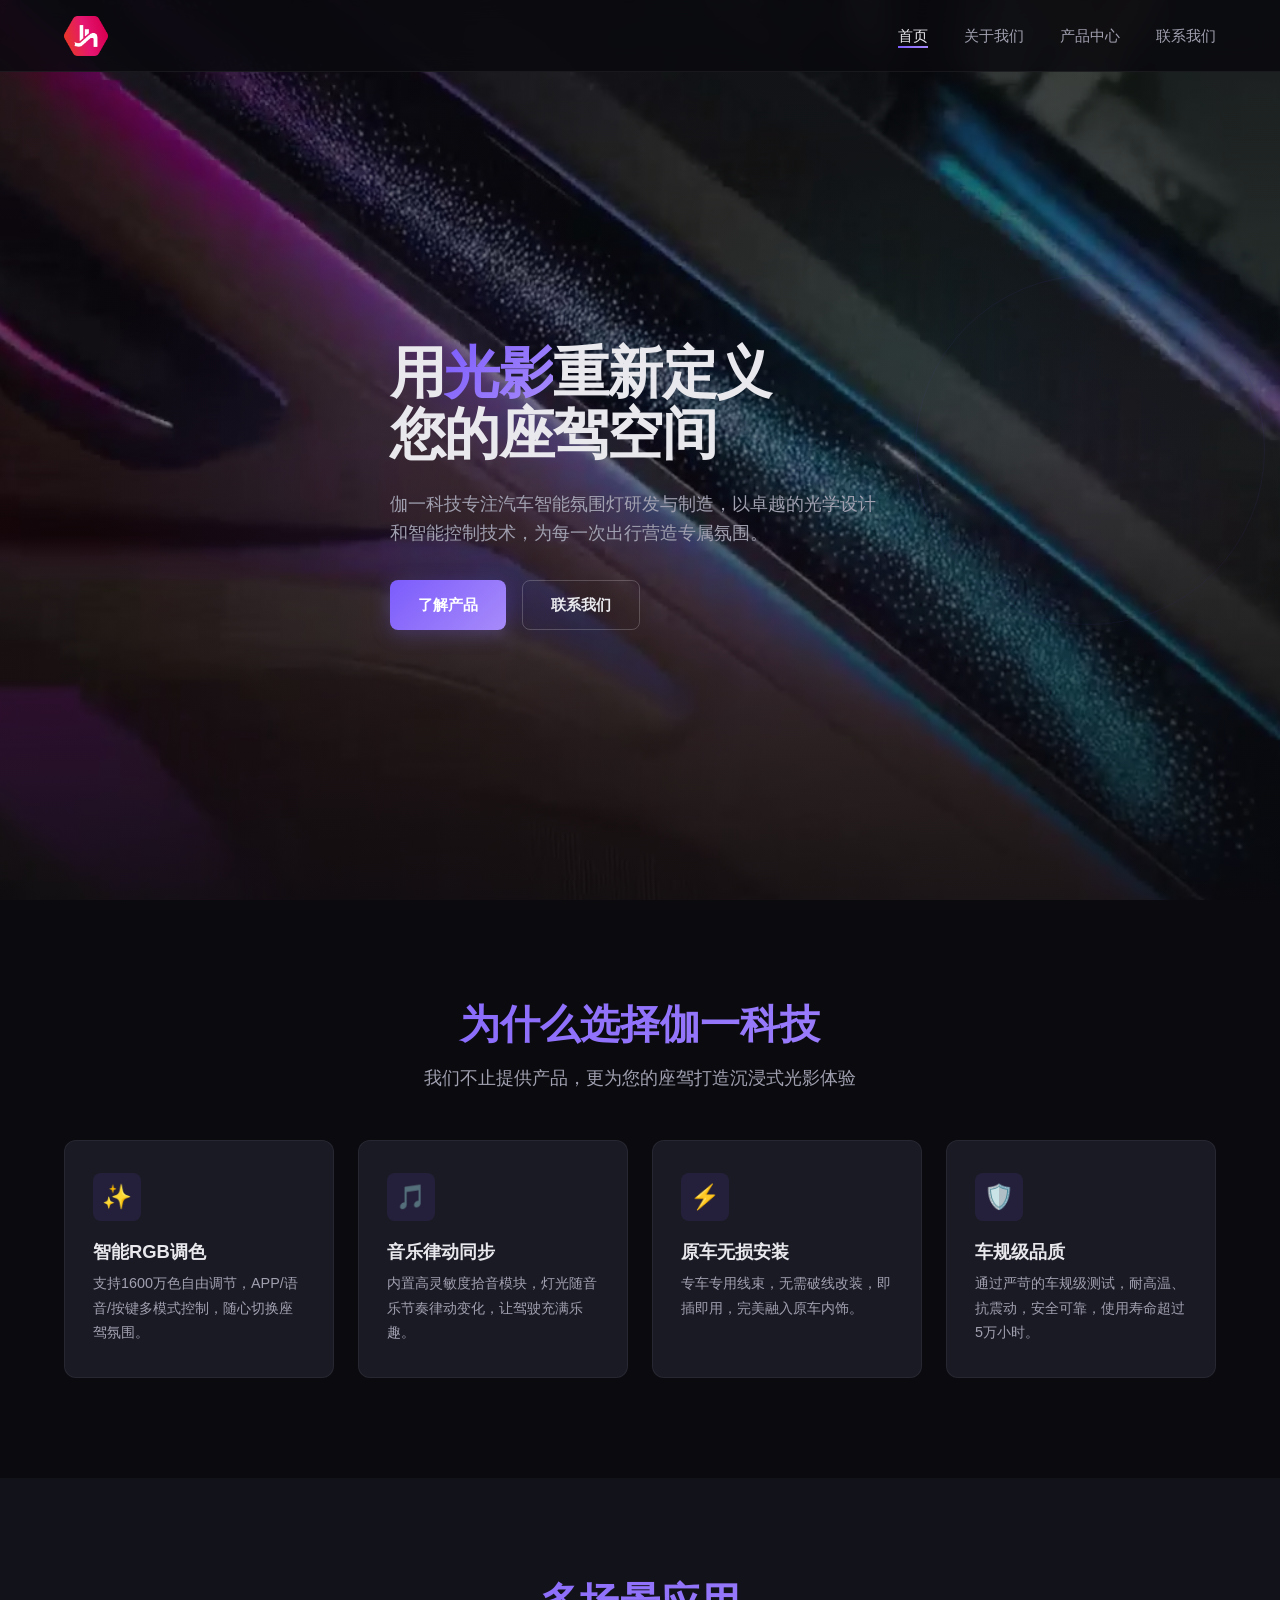
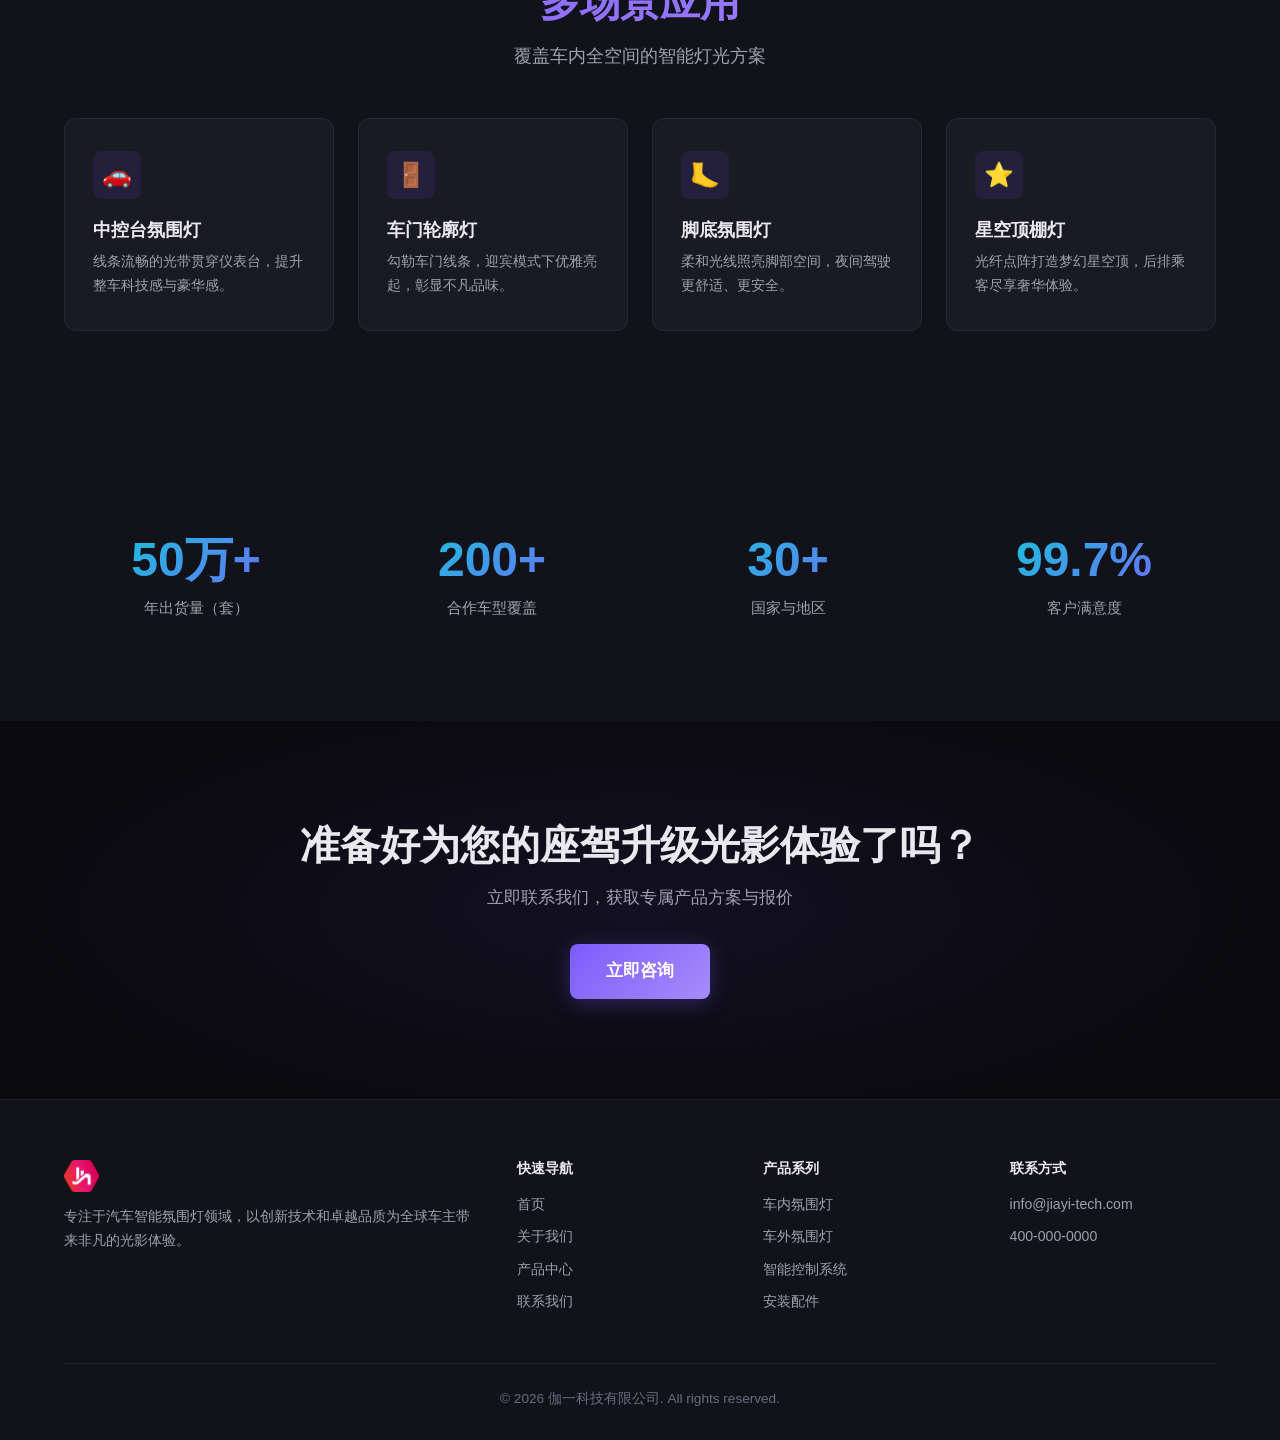
==== index.html @ 9d1a8ec0 "Initial commit: 伽一科技公司官网" ====
<!DOCTYPE html>
<html lang="zh-CN">
<head>
  <meta charset="UTF-8">
  <meta name="viewport" content="width=device-width, initial-scale=1.0">
  <title>伽一科技 — 汽车智能氛围灯</title>
  <meta name="description" content="伽一科技，专注于汽车智能氛围灯产品的研发与制造，为您的座驾带来极致光影体验。">
  <link rel="stylesheet" href="css/style.css">
</head>
<body>

  <!-- Header -->
  <header class="header">
    <div class="container">
      <a href="index.html" class="logo"><img src="images/jh-logo.png" alt="伽一科技" height="40"></a>
      <nav>
        <ul class="nav-links">
          <li><a href="index.html">首页</a></li>
          <li><a href="about.html">关于我们</a></li>
          <li><a href="products.html">产品中心</a></li>
          <li><a href="contact.html">联系我们</a></li>
        </ul>
      </nav>
      <button class="menu-toggle" aria-label="菜单">
        <span></span><span></span><span></span>
      </button>
    </div>
  </header>

  <!-- Hero Section -->
  <section class="hero">
    <!-- 视频背景：请替换为实际的汽车内饰氛围灯视频 -->
    <video class="hero-video" autoplay loop muted playsinline poster="images/hero-poster.jpg">
      <source src="images/hero-bg.mp4" type="video/mp4">
      <source src="images/hero-bg.webm" type="video/webm">
    </video>
    <div class="hero-overlay"></div>
    <div class="container">
      <div class="hero-content reveal">
        <h1>用<span class="highlight">光影</span>重新定义<br>您的座驾空间</h1>
        <p>伽一科技专注汽车智能氛围灯研发与制造，以卓越的光学设计和智能控制技术，为每一次出行营造专属氛围。</p>
        <div class="hero-actions">
          <a href="products.html" class="btn btn-primary">了解产品</a>
          <a href="contact.html" class="btn btn-outline">联系我们</a>
        </div>
      </div>
      <div class="hero-visual"></div>
    </div>
  </section>

  <!-- Features Section -->
  <section class="section">
    <div class="container">
      <h2 class="section-title reveal">为什么选择伽一科技</h2>
      <p class="section-subtitle reveal">我们不止提供产品，更为您的座驾打造沉浸式光影体验</p>
      <div class="features-grid">
        <div class="feature-card reveal">
          <div class="icon">✨</div>
          <h3>智能RGB调色</h3>
          <p>支持1600万色自由调节，APP/语音/按键多模式控制，随心切换座驾氛围。</p>
        </div>
        <div class="feature-card reveal">
          <div class="icon">🎵</div>
          <h3>音乐律动同步</h3>
          <p>内置高灵敏度拾音模块，灯光随音乐节奏律动变化，让驾驶充满乐趣。</p>
        </div>
        <div class="feature-card reveal">
          <div class="icon">⚡</div>
          <h3>原车无损安装</h3>
          <p>专车专用线束，无需破线改装，即插即用，完美融入原车内饰。</p>
        </div>
        <div class="feature-card reveal">
          <div class="icon">🛡️</div>
          <h3>车规级品质</h3>
          <p>通过严苛的车规级测试，耐高温、抗震动，安全可靠，使用寿命超过5万小时。</p>
        </div>
      </div>
    </div>
  </section>

  <!-- Application Scenes -->
  <section class="section" style="background: var(--color-bg-secondary);">
    <div class="container">
      <h2 class="section-title reveal">多场景应用</h2>
      <p class="section-subtitle reveal">覆盖车内全空间的智能灯光方案</p>
      <div class="features-grid">
        <div class="feature-card reveal">
          <div class="icon">🚗</div>
          <h3>中控台氛围灯</h3>
          <p>线条流畅的光带贯穿仪表台，提升整车科技感与豪华感。</p>
        </div>
        <div class="feature-card reveal">
          <div class="icon">🚪</div>
          <h3>车门轮廓灯</h3>
          <p>勾勒车门线条，迎宾模式下优雅亮起，彰显不凡品味。</p>
        </div>
        <div class="feature-card reveal">
          <div class="icon">🦶</div>
          <h3>脚底氛围灯</h3>
          <p>柔和光线照亮脚部空间，夜间驾驶更舒适、更安全。</p>
        </div>
        <div class="feature-card reveal">
          <div class="icon">⭐</div>
          <h3>星空顶棚灯</h3>
          <p>光纤点阵打造梦幻星空顶，后排乘客尽享奢华体验。</p>
        </div>
      </div>
    </div>
  </section>

  <!-- Stats Section -->
  <section class="section stats">
    <div class="container">
      <div class="stats-grid reveal">
        <div class="stat-item">
          <h3>50万+</h3>
          <p>年出货量（套）</p>
        </div>
        <div class="stat-item">
          <h3>200+</h3>
          <p>合作车型覆盖</p>
        </div>
        <div class="stat-item">
          <h3>30+</h3>
          <p>国家与地区</p>
        </div>
        <div class="stat-item">
          <h3>99.7%</h3>
          <p>客户满意度</p>
        </div>
      </div>
    </div>
  </section>

  <!-- CTA Section -->
  <section class="cta-section">
    <div class="container reveal">
      <h2>准备好为您的座驾升级光影体验了吗？</h2>
      <p>立即联系我们，获取专属产品方案与报价</p>
      <a href="contact.html" class="btn btn-primary" style="font-size: 1.05rem; padding: 14px 36px;">立即咨询</a>
    </div>
  </section>

  <!-- Footer -->
  <footer class="footer">
    <div class="container">
      <div class="footer-grid">
        <div class="footer-brand">
          <h3><img src="images/jh-logo.png" alt="伽一科技" height="32"></h3>
          <p>专注于汽车智能氛围灯领域，以创新技术和卓越品质为全球车主带来非凡的光影体验。</p>
        </div>
        <div class="footer-col">
          <h4>快速导航</h4>
          <a href="index.html">首页</a>
          <a href="about.html">关于我们</a>
          <a href="products.html">产品中心</a>
          <a href="contact.html">联系我们</a>
        </div>
        <div class="footer-col">
          <h4>产品系列</h4>
          <a href="products.html?filter=interior">车内氛围灯</a>
          <a href="products.html?filter=exterior">车外氛围灯</a>
          <a href="products.html?filter=smart">智能控制系统</a>
          <a href="products.html?filter=accessory">安装配件</a>
        </div>
        <div class="footer-col">
          <h4>联系方式</h4>
          <a href="mailto:info@jiayi-tech.com">info@jiayi-tech.com</a>
          <a href="tel:400-000-0000">400-000-0000</a>
        </div>
      </div>
      <div class="footer-bottom">
        <p>&copy; 2026 伽一科技有限公司. All rights reserved.</p>
      </div>
    </div>
  </footer>

  <script src="js/main.js"></script>
</body>
</html>
---- css/style.css ----
/* ===== CSS Custom Properties ===== */
:root {
  --color-bg: #0a0a0f;
  --color-bg-secondary: #12121a;
  --color-bg-card: #1a1a25;
  --color-bg-card-hover: #222230;
  --color-text: #e8e8ed;
  --color-text-secondary: #a0a0b0;
  --color-text-muted: #6b6b80;
  --color-primary: #7c5cfc;
  --color-primary-light: #a78bfa;
  --color-accent: #06d6d6;
  --color-accent-glow: rgba(6, 214, 214, 0.3);
  --color-border: rgba(255, 255, 255, 0.06);
  --color-gradient-1: linear-gradient(135deg, #7c5cfc, #a78bfa);
  --color-gradient-2: linear-gradient(135deg, #06d6d6, #7c5cfc);
  --color-gradient-3: linear-gradient(135deg, #1a1a25, #12121a);
  --font-sans: -apple-system, BlinkMacSystemFont, "Segoe UI", "PingFang SC", "Microsoft YaHei", sans-serif;
  --max-width: 1200px;
  --header-height: 72px;
  --radius: 12px;
  --radius-sm: 8px;
  --shadow-card: 0 1px 2px rgba(0,0,0,0.4), 0 4px 16px rgba(0,0,0,0.3);
  --shadow-glow: 0 0 40px rgba(124, 92, 252, 0.15), 0 0 80px rgba(124, 92, 252, 0.05);
  --transition: 0.3s cubic-bezier(0.4, 0, 0.2, 1);
}

/* ===== Reset ===== */
*, *::before, *::after { box-sizing: border-box; margin: 0; padding: 0; }

html { scroll-behavior: smooth; }

body {
  font-family: var(--font-sans);
  background: var(--color-bg);
  color: var(--color-text);
  line-height: 1.6;
  -webkit-font-smoothing: antialiased;
  overflow-x: hidden;
}

img { max-width: 100%; display: block; }
a { color: inherit; text-decoration: none; }
ul { list-style: none; }
button { cursor: pointer; font: inherit; border: none; background: none; color: inherit; }

/* ===== Typography ===== */
h1, h2, h3, h4 { line-height: 1.2; font-weight: 700; }

.section-title {
  font-size: 2.5rem;
  text-align: center;
  margin-bottom: 1rem;
  background: var(--color-gradient-1);
  -webkit-background-clip: text;
  -webkit-text-fill-color: transparent;
  background-clip: text;
}

.section-subtitle {
  text-align: center;
  color: var(--color-text-secondary);
  font-size: 1.1rem;
  margin-bottom: 3rem;
  max-width: 600px;
  margin-inline: auto;
}

/* ===== Container ===== */
.container {
  max-width: var(--max-width);
  margin: 0 auto;
  padding: 0 24px;
}

/* ===== Header / Navigation ===== */
.header {
  position: fixed;
  top: 0;
  left: 0;
  right: 0;
  z-index: 1000;
  height: var(--header-height);
  background: rgba(10, 10, 15, 0.85);
  backdrop-filter: blur(12px);
  -webkit-backdrop-filter: blur(12px);
  border-bottom: 1px solid var(--color-border);
  transition: background var(--transition);
}

.header .container {
  display: flex;
  align-items: center;
  justify-content: space-between;
  height: 100%;
}

.logo {
  display: flex;
  align-items: center;
}

.logo img {
  display: block;
  height: 40px;
  width: auto;
}

.nav-links {
  display: flex;
  gap: 36px;
}

.nav-links a {
  font-size: 0.95rem;
  color: var(--color-text-secondary);
  transition: color var(--transition);
  position: relative;
}

.nav-links a::after {
  content: '';
  position: absolute;
  bottom: -4px;
  left: 0;
  width: 0;
  height: 2px;
  background: var(--color-gradient-1);
  transition: width var(--transition);
}

.nav-links a:hover,
.nav-links a.active { color: var(--color-text); }

.nav-links a:hover::after,
.nav-links a.active::after { width: 100%; }

/* Mobile menu button */
.menu-toggle {
  display: none;
  flex-direction: column;
  gap: 5px;
  padding: 4px;
  cursor: pointer;
}

.menu-toggle span {
  display: block;
  width: 24px;
  height: 2px;
  background: var(--color-text);
  transition: var(--transition);
}

.menu-toggle.active span:nth-child(1) { transform: rotate(45deg) translate(5px, 5px); }
.menu-toggle.active span:nth-child(2) { opacity: 0; }
.menu-toggle.active span:nth-child(3) { transform: rotate(-45deg) translate(5px, -5px); }

/* ===== Buttons ===== */
.btn {
  display: inline-flex;
  align-items: center;
  justify-content: center;
  padding: 12px 28px;
  border-radius: var(--radius-sm);
  font-weight: 600;
  font-size: 0.95rem;
  transition: all var(--transition);
  gap: 8px;
}

.btn-primary {
  background: var(--color-gradient-1);
  color: #fff;
  box-shadow: 0 4px 20px rgba(124, 92, 252, 0.3);
}

.btn-primary:hover {
  transform: translateY(-2px);
  box-shadow: 0 6px 30px rgba(124, 92, 252, 0.45);
}

.btn-outline {
  border: 1px solid rgba(255,255,255,0.2);
  color: var(--color-text);
}

.btn-outline:hover {
  border-color: var(--color-primary);
  background: rgba(124, 92, 252, 0.1);
}

/* ===== Section Spacing ===== */
.section {
  padding: 100px 0;
}

/* ===== Hero ===== */
.hero {
  min-height: 100vh;
  display: flex;
  align-items: center;
  position: relative;
  overflow: hidden;
  padding-top: var(--header-height);
  background: url('../images/hero-poster.jpg') center/cover no-repeat;
}

/* Video background (optional, overlays the poster image) */
.hero-video {
  position: absolute;
  top: 0;
  left: 0;
  width: 100%;
  height: 100%;
  object-fit: cover;
  pointer-events: none;
  z-index: 0;
}

/* Ambient light animation overlay */
.hero::before {
  content: '';
  position: absolute;
  inset: 0;
  background:
    radial-gradient(ellipse 40% 50% at 30% 50%, rgba(124, 92, 252, 0.2), transparent 60%),
    radial-gradient(ellipse 30% 40% at 70% 40%, rgba(6, 214, 214, 0.12), transparent 60%),
    radial-gradient(ellipse 50% 40% at 60% 70%, rgba(168, 85, 247, 0.1), transparent 60%);
  pointer-events: none;
  z-index: 1;
  animation: ambientPulse 4s ease-in-out infinite alternate;
}

@keyframes ambientPulse {
  0% {
    opacity: 0.6;
    background:
      radial-gradient(ellipse 40% 50% at 30% 50%, rgba(124, 92, 252, 0.2), transparent 60%),
      radial-gradient(ellipse 30% 40% at 70% 40%, rgba(6, 214, 214, 0.12), transparent 60%),
      radial-gradient(ellipse 50% 40% at 60% 70%, rgba(168, 85, 247, 0.1), transparent 60%);
  }
  50% {
    opacity: 0.9;
    background:
      radial-gradient(ellipse 40% 50% at 35% 45%, rgba(6, 214, 214, 0.18), transparent 60%),
      radial-gradient(ellipse 30% 40% at 65% 45%, rgba(124, 92, 252, 0.22), transparent 60%),
      radial-gradient(ellipse 50% 40% at 55% 65%, rgba(168, 85, 247, 0.15), transparent 60%);
  }
  100% {
    opacity: 0.7;
    background:
      radial-gradient(ellipse 40% 50% at 25% 55%, rgba(168, 85, 247, 0.15), transparent 60%),
      radial-gradient(ellipse 30% 40% at 75% 35%, rgba(124, 92, 252, 0.18), transparent 60%),
      radial-gradient(ellipse 50% 40% at 65% 75%, rgba(6, 214, 214, 0.12), transparent 60%);
  }
}

/* Dark overlay for text readability */
.hero-overlay {
  position: absolute;
  inset: 0;
  background: linear-gradient(
    to bottom,
    rgba(10, 10, 15, 0.65) 0%,
    rgba(10, 10, 15, 0.5) 50%,
    rgba(10, 10, 15, 0.85) 100%
  );
  z-index: 1;
  pointer-events: none;
}

.hero-content {
  position: relative;
  z-index: 2;
  max-width: 700px;
}

.hero-content h1 {
  font-size: 3.5rem;
  font-weight: 800;
  letter-spacing: -0.03em;
  margin-bottom: 1.5rem;
  line-height: 1.1;
}

.hero-content h1 .highlight {
  background: var(--color-gradient-1);
  -webkit-background-clip: text;
  -webkit-text-fill-color: transparent;
  background-clip: text;
}

.hero-content p {
  font-size: 1.15rem;
  color: var(--color-text-secondary);
  margin-bottom: 2rem;
  max-width: 500px;
}

.hero-actions {
  display: flex;
  gap: 16px;
  flex-wrap: wrap;
}

.hero-visual {
  position: absolute;
  right: -60px;
  top: 50%;
  transform: translateY(-50%);
  width: 500px;
  height: 500px;
  border-radius: 50%;
  background: radial-gradient(circle, rgba(124, 92, 252, 0.08) 0%, transparent 70%);
  pointer-events: none;
}

.hero-visual::after {
  content: '';
  position: absolute;
  inset: 15%;
  border-radius: 50%;
  border: 1px solid rgba(124, 92, 252, 0.15);
  animation: spin 20s linear infinite;
}

@keyframes spin {
  to { transform: rotate(360deg); }
}

/* ===== Feature Cards ===== */
.features-grid {
  display: grid;
  grid-template-columns: repeat(auto-fit, minmax(260px, 1fr));
  gap: 24px;
}

.feature-card {
  background: var(--color-bg-card);
  border: 1px solid var(--color-border);
  border-radius: var(--radius);
  padding: 32px 28px;
  transition: all var(--transition);
  position: relative;
  overflow: hidden;
}

.feature-card::before {
  content: '';
  position: absolute;
  top: 0;
  left: 0;
  right: 0;
  height: 2px;
  background: var(--color-gradient-2);
  opacity: 0;
  transition: opacity var(--transition);
}

.feature-card:hover {
  background: var(--color-bg-card-hover);
  transform: translateY(-4px);
  box-shadow: var(--shadow-glow);
}

.feature-card:hover::before { opacity: 1; }

.feature-card .icon {
  width: 48px;
  height: 48px;
  border-radius: var(--radius-sm);
  background: rgba(124, 92, 252, 0.1);
  display: flex;
  align-items: center;
  justify-content: center;
  font-size: 1.5rem;
  margin-bottom: 20px;
}

.feature-card h3 {
  font-size: 1.15rem;
  margin-bottom: 8px;
}

.feature-card p {
  color: var(--color-text-secondary);
  font-size: 0.9rem;
  line-height: 1.7;
}

/* ===== Stats Section ===== */
.stats {
  background: var(--color-bg-secondary);
}

.stats-grid {
  display: grid;
  grid-template-columns: repeat(auto-fit, minmax(180px, 1fr));
  gap: 32px;
  text-align: center;
}

.stat-item h3 {
  font-size: 3rem;
  font-weight: 800;
  background: var(--color-gradient-2);
  -webkit-background-clip: text;
  -webkit-text-fill-color: transparent;
  background-clip: text;
}

.stat-item p {
  color: var(--color-text-secondary);
  margin-top: 8px;
  font-size: 0.95rem;
}

/* ===== CTA Section ===== */
.cta-section {
  text-align: center;
  padding: 100px 0;
  position: relative;
  overflow: hidden;
}

.cta-section::before {
  content: '';
  position: absolute;
  inset: 0;
  background: radial-gradient(ellipse 50% 60% at 50% 50%, rgba(124, 92, 252, 0.08), transparent);
  pointer-events: none;
}

.cta-section h2 {
  font-size: 2.5rem;
  margin-bottom: 1rem;
}

.cta-section p {
  color: var(--color-text-secondary);
  margin-bottom: 2rem;
  font-size: 1.05rem;
}

/* ===== About Page ===== */
.about-hero {
  padding-top: calc(var(--header-height) + 60px);
  padding-bottom: 60px;
  text-align: center;
}

.about-hero h1 {
  font-size: 3rem;
  margin-bottom: 1rem;
}

.about-hero p {
  color: var(--color-text-secondary);
  font-size: 1.1rem;
  max-width: 600px;
  margin: 0 auto;
}

.about-content {
  display: grid;
  grid-template-columns: 1fr 1fr;
  gap: 60px;
  align-items: center;
}

.about-image {
  aspect-ratio: 4/3;
  background: var(--color-bg-card);
  border-radius: var(--radius);
  border: 1px solid var(--color-border);
  position: relative;
  overflow: hidden;
}

.about-image img {
  width: 100%;
  height: 100%;
  object-fit: cover;
}

.about-image::before {
  content: '';
  position: absolute;
  inset: 0;
  background: radial-gradient(ellipse at 30% 50%, rgba(124, 92, 252, 0.08), transparent);
  z-index: 1;
  pointer-events: none;
}

.about-text h2 {
  font-size: 2rem;
  margin-bottom: 1.5rem;
}

.about-text p {
  color: var(--color-text-secondary);
  margin-bottom: 1rem;
  line-height: 1.8;
}

/* Timeline */
.timeline {
  position: relative;
  padding: 40px 0;
}

.timeline::before {
  content: '';
  position: absolute;
  left: 50%;
  top: 0;
  bottom: 0;
  width: 1px;
  background: var(--color-border);
  transform: translateX(-50%);
}

.timeline-item {
  display: grid;
  grid-template-columns: 1fr 1fr;
  gap: 40px;
  margin-bottom: 40px;
  position: relative;
}

.timeline-item:nth-child(even) { direction: rtl; }
.timeline-item:nth-child(even) .timeline-content { direction: ltr; }

.timeline-dot {
  position: absolute;
  left: 50%;
  top: 8px;
  width: 12px;
  height: 12px;
  border-radius: 50%;
  background: var(--color-primary);
  transform: translateX(-50%);
  box-shadow: 0 0 12px rgba(124, 92, 252, 0.5);
  z-index: 1;
}

.timeline-year {
  font-size: 1.5rem;
  font-weight: 800;
  color: var(--color-primary-light);
  text-align: right;
}

.timeline-item:nth-child(even) .timeline-year { text-align: left; }

.timeline-content {
  background: var(--color-bg-card);
  border: 1px solid var(--color-border);
  border-radius: var(--radius);
  padding: 20px 24px;
}

.timeline-content h3 {
  margin-bottom: 6px;
  font-size: 1.1rem;
}

.timeline-content p {
  color: var(--color-text-secondary);
  font-size: 0.9rem;
}

/* ===== Advantages Cards ===== */
.advantages-grid {
  display: grid;
  grid-template-columns: repeat(auto-fit, minmax(240px, 1fr));
  gap: 24px;
}

.advantage-card {
  text-align: center;
  padding: 40px 24px;
  background: var(--color-bg-card);
  border: 1px solid var(--color-border);
  border-radius: var(--radius);
  transition: all var(--transition);
}

.advantage-card:hover {
  transform: translateY(-4px);
  box-shadow: var(--shadow-glow);
}

.advantage-card .icon {
  font-size: 2.5rem;
  margin-bottom: 16px;
}

.advantage-card h3 {
  margin-bottom: 8px;
  font-size: 1.1rem;
}

.advantage-card p {
  color: var(--color-text-secondary);
  font-size: 0.9rem;
}

/* ===== Products Page ===== */
.products-hero {
  padding-top: calc(var(--header-height) + 60px);
  padding-bottom: 40px;
  text-align: center;
}

.products-hero h1 {
  font-size: 3rem;
  margin-bottom: 1rem;
}

.products-hero p {
  color: var(--color-text-secondary);
  font-size: 1.1rem;
  max-width: 600px;
  margin: 0 auto;
}

.filter-bar {
  display: flex;
  justify-content: center;
  gap: 12px;
  margin-bottom: 48px;
  flex-wrap: wrap;
}

.filter-btn {
  padding: 8px 22px;
  border-radius: 100px;
  border: 1px solid var(--color-border);
  color: var(--color-text-secondary);
  font-size: 0.9rem;
  transition: all var(--transition);
}

.filter-btn:hover,
.filter-btn.active {
  border-color: var(--color-primary);
  background: rgba(124, 92, 252, 0.15);
  color: var(--color-text);
}

.products-grid {
  display: grid;
  grid-template-columns: repeat(auto-fill, minmax(320px, 1fr));
  gap: 28px;
}

.product-card {
  background: var(--color-bg-card);
  border: 1px solid var(--color-border);
  border-radius: var(--radius);
  overflow: hidden;
  transition: all var(--transition);
  cursor: pointer;
}

.product-card:hover {
  transform: translateY(-4px);
  box-shadow: var(--shadow-glow);
}

.product-image {
  aspect-ratio: 16/10;
  background: var(--color-bg-secondary);
  position: relative;
  overflow: hidden;
}

.product-image img {
  width: 100%;
  height: 100%;
  object-fit: cover;
  transition: transform 0.5s ease;
}

.product-card:hover .product-image img {
  transform: scale(1.05);
}

.product-image::after {
  content: '';
  position: absolute;
  bottom: 0;
  left: 0;
  right: 0;
  height: 40%;
  background: linear-gradient(to top, var(--color-bg-card), transparent);
  z-index: 1;
  pointer-events: none;
}

.product-info {
  padding: 20px 24px;
}

.product-info .tag {
  display: inline-block;
  padding: 4px 12px;
  border-radius: 100px;
  font-size: 0.75rem;
  background: rgba(124, 92, 252, 0.15);
  color: var(--color-primary-light);
  margin-bottom: 10px;
}

.product-info h3 {
  font-size: 1.1rem;
  margin-bottom: 6px;
}

.product-info p {
  color: var(--color-text-secondary);
  font-size: 0.88rem;
  line-height: 1.6;
}

/* ===== Product Modal ===== */
.modal-overlay {
  position: fixed;
  inset: 0;
  background: rgba(0, 0, 0, 0.8);
  backdrop-filter: blur(4px);
  z-index: 2000;
  display: flex;
  align-items: center;
  justify-content: center;
  padding: 24px;
  opacity: 0;
  pointer-events: none;
  transition: opacity var(--transition);
}

.modal-overlay.active {
  opacity: 1;
  pointer-events: auto;
}

.modal {
  background: var(--color-bg-card);
  border: 1px solid var(--color-border);
  border-radius: var(--radius);
  max-width: 700px;
  width: 100%;
  max-height: 90vh;
  overflow-y: auto;
  padding: 40px;
  position: relative;
}

.modal-close {
  position: absolute;
  top: 16px;
  right: 16px;
  width: 36px;
  height: 36px;
  border-radius: 50%;
  background: rgba(255,255,255,0.06);
  display: flex;
  align-items: center;
  justify-content: center;
  font-size: 1.2rem;
  transition: background var(--transition);
}

.modal-close:hover { background: rgba(255,255,255,0.12); }

.modal-image {
  aspect-ratio: 16/9;
  background: var(--color-bg-secondary);
  border-radius: var(--radius-sm);
  margin-bottom: 24px;
  overflow: hidden;
}

.modal h2 {
  font-size: 1.6rem;
  margin-bottom: 4px;
}

.modal .tag {
  display: inline-block;
  padding: 4px 12px;
  border-radius: 100px;
  font-size: 0.8rem;
  background: rgba(124, 92, 252, 0.15);
  color: var(--color-primary-light);
  margin-bottom: 16px;
}

.modal p {
  color: var(--color-text-secondary);
  line-height: 1.8;
  margin-bottom: 16px;
}

.modal-specs {
  display: grid;
  grid-template-columns: 1fr 1fr;
  gap: 12px;
}

.modal-specs .spec {
  background: rgba(255,255,255,0.03);
  padding: 12px 16px;
  border-radius: var(--radius-sm);
}

.modal-specs .spec-label {
  font-size: 0.8rem;
  color: var(--color-text-muted);
}

.modal-specs .spec-value {
  font-weight: 600;
  font-size: 0.95rem;
}

/* ===== Contact Page ===== */
.contact-hero {
  padding-top: calc(var(--header-height) + 60px);
  padding-bottom: 40px;
  text-align: center;
}

.contact-hero h1 {
  font-size: 3rem;
  margin-bottom: 1rem;
}

.contact-hero p {
  color: var(--color-text-secondary);
  font-size: 1.1rem;
  max-width: 600px;
  margin: 0 auto;
}

.contact-grid {
  display: grid;
  grid-template-columns: 1fr 1fr;
  gap: 48px;
}

.contact-form {
  background: var(--color-bg-card);
  border: 1px solid var(--color-border);
  border-radius: var(--radius);
  padding: 40px;
}

.contact-form h2 {
  font-size: 1.5rem;
  margin-bottom: 24px;
}

.form-group {
  margin-bottom: 20px;
}

.form-group label {
  display: block;
  margin-bottom: 6px;
  font-size: 0.9rem;
  color: var(--color-text-secondary);
}

.form-group input,
.form-group textarea {
  width: 100%;
  padding: 12px 16px;
  background: var(--color-bg-secondary);
  border: 1px solid var(--color-border);
  border-radius: var(--radius-sm);
  color: var(--color-text);
  font: inherit;
  font-size: 0.95rem;
  transition: border-color var(--transition);
  resize: vertical;
}

.form-group input:focus,
.form-group textarea:focus {
  outline: none;
  border-color: var(--color-primary);
}

.form-group textarea { min-height: 140px; }

.contact-info-side {
  display: flex;
  flex-direction: column;
  gap: 24px;
}

.contact-info-card {
  background: var(--color-bg-card);
  border: 1px solid var(--color-border);
  border-radius: var(--radius);
  padding: 28px;
  transition: all var(--transition);
}

.contact-info-card:hover {
  box-shadow: var(--shadow-glow);
}

.contact-info-card .icon {
  font-size: 1.5rem;
  margin-bottom: 12px;
}

.contact-info-card h3 {
  font-size: 1.05rem;
  margin-bottom: 4px;
}

.contact-info-card p {
  color: var(--color-text-secondary);
  font-size: 0.9rem;
}

.map-placeholder {
  aspect-ratio: 16/9;
  background: var(--color-bg-card);
  border: 1px solid var(--color-border);
  border-radius: var(--radius);
  display: flex;
  align-items: center;
  justify-content: center;
  color: var(--color-text-muted);
}

/* ===== Footer ===== */
.footer {
  background: var(--color-bg-secondary);
  border-top: 1px solid var(--color-border);
  padding: 60px 0 30px;
}

.footer-grid {
  display: grid;
  grid-template-columns: 2fr 1fr 1fr 1fr;
  gap: 40px;
  margin-bottom: 40px;
}

.footer-brand h3 {
  margin-bottom: 12px;
}

.footer-brand h3 img {
  display: block;
  height: 32px;
  width: auto;
}

.footer-brand p {
  color: var(--color-text-secondary);
  font-size: 0.9rem;
  line-height: 1.7;
}

.footer-col h4 {
  font-size: 0.9rem;
  margin-bottom: 16px;
  color: var(--color-text);
}

.footer-col a {
  display: block;
  color: var(--color-text-secondary);
  font-size: 0.88rem;
  margin-bottom: 10px;
  transition: color var(--transition);
}

.footer-col a:hover { color: var(--color-primary-light); }

.footer-bottom {
  border-top: 1px solid var(--color-border);
  padding-top: 24px;
  text-align: center;
  color: var(--color-text-muted);
  font-size: 0.85rem;
}

/* ===== Scroll Reveal Animation ===== */
.reveal {
  opacity: 0;
  transform: translateY(30px);
  transition: opacity 0.6s ease, transform 0.6s ease;
}

.reveal.visible {
  opacity: 1;
  transform: translateY(0);
}

/* ===== Toast Message ===== */
.toast {
  position: fixed;
  bottom: 32px;
  right: 32px;
  background: var(--color-bg-card);
  border: 1px solid var(--color-border);
  border-radius: var(--radius-sm);
  padding: 16px 24px;
  z-index: 3000;
  box-shadow: 0 8px 32px rgba(0,0,0,0.5);
  transform: translateY(100px);
  opacity: 0;
  transition: all var(--transition);
}

.toast.show {
  transform: translateY(0);
  opacity: 1;
}

.toast.success { border-color: var(--color-accent); }
.toast.error { border-color: #ef4444; }

/* ===== Responsive ===== */
@media (max-width: 1024px) {
  .hero-content h1 { font-size: 2.8rem; }
  .hero-visual { width: 350px; height: 350px; right: -40px; }
  .about-content { grid-template-columns: 1fr; gap: 40px; }
  .footer-grid { grid-template-columns: 1fr 1fr; }
  .contact-grid { grid-template-columns: 1fr; }
}

@media (max-width: 768px) {
  :root { --header-height: 64px; }

  .menu-toggle { display: flex; }

  .nav-links {
    position: fixed;
    top: var(--header-height);
    left: 0;
    right: 0;
    background: rgba(10, 10, 15, 0.95);
    backdrop-filter: blur(12px);
    flex-direction: column;
    padding: 24px;
    gap: 20px;
    border-bottom: 1px solid var(--color-border);
    transform: translateY(-100%);
    opacity: 0;
    pointer-events: none;
    transition: all var(--transition);
  }

  .nav-links.active {
    transform: translateY(0);
    opacity: 1;
    pointer-events: auto;
  }

  .hero-content h1 { font-size: 2.2rem; }
  .hero-visual { display: none; }

  .section-title { font-size: 1.8rem; }
  .section { padding: 60px 0; }

  .timeline::before { left: 20px; }
  .timeline-item { grid-template-columns: 1fr; gap: 16px; direction: ltr !important; }
  .timeline-item:nth-child(even) .timeline-content { direction: ltr; }
  .timeline-dot { left: 20px; }
  .timeline-year { text-align: left !important; padding-left: 48px; }

  .about-hero h1,
  .products-hero h1,
  .contact-hero h1 { font-size: 2rem; }

  .products-grid { grid-template-columns: 1fr; }

  .modal { padding: 24px; }
  .modal-specs { grid-template-columns: 1fr; }

  .footer-grid { grid-template-columns: 1fr; gap: 32px; }
}

@media (max-width: 480px) {
  .hero-content h1 { font-size: 1.8rem; }
  .hero-actions { flex-direction: column; }
  .hero-actions .btn { width: 100%; }
  .section-title { font-size: 1.5rem; }
  .contact-form { padding: 24px; }
  .stats-grid { grid-template-columns: 1fr 1fr; }
  .stat-item h3 { font-size: 2.2rem; }
}
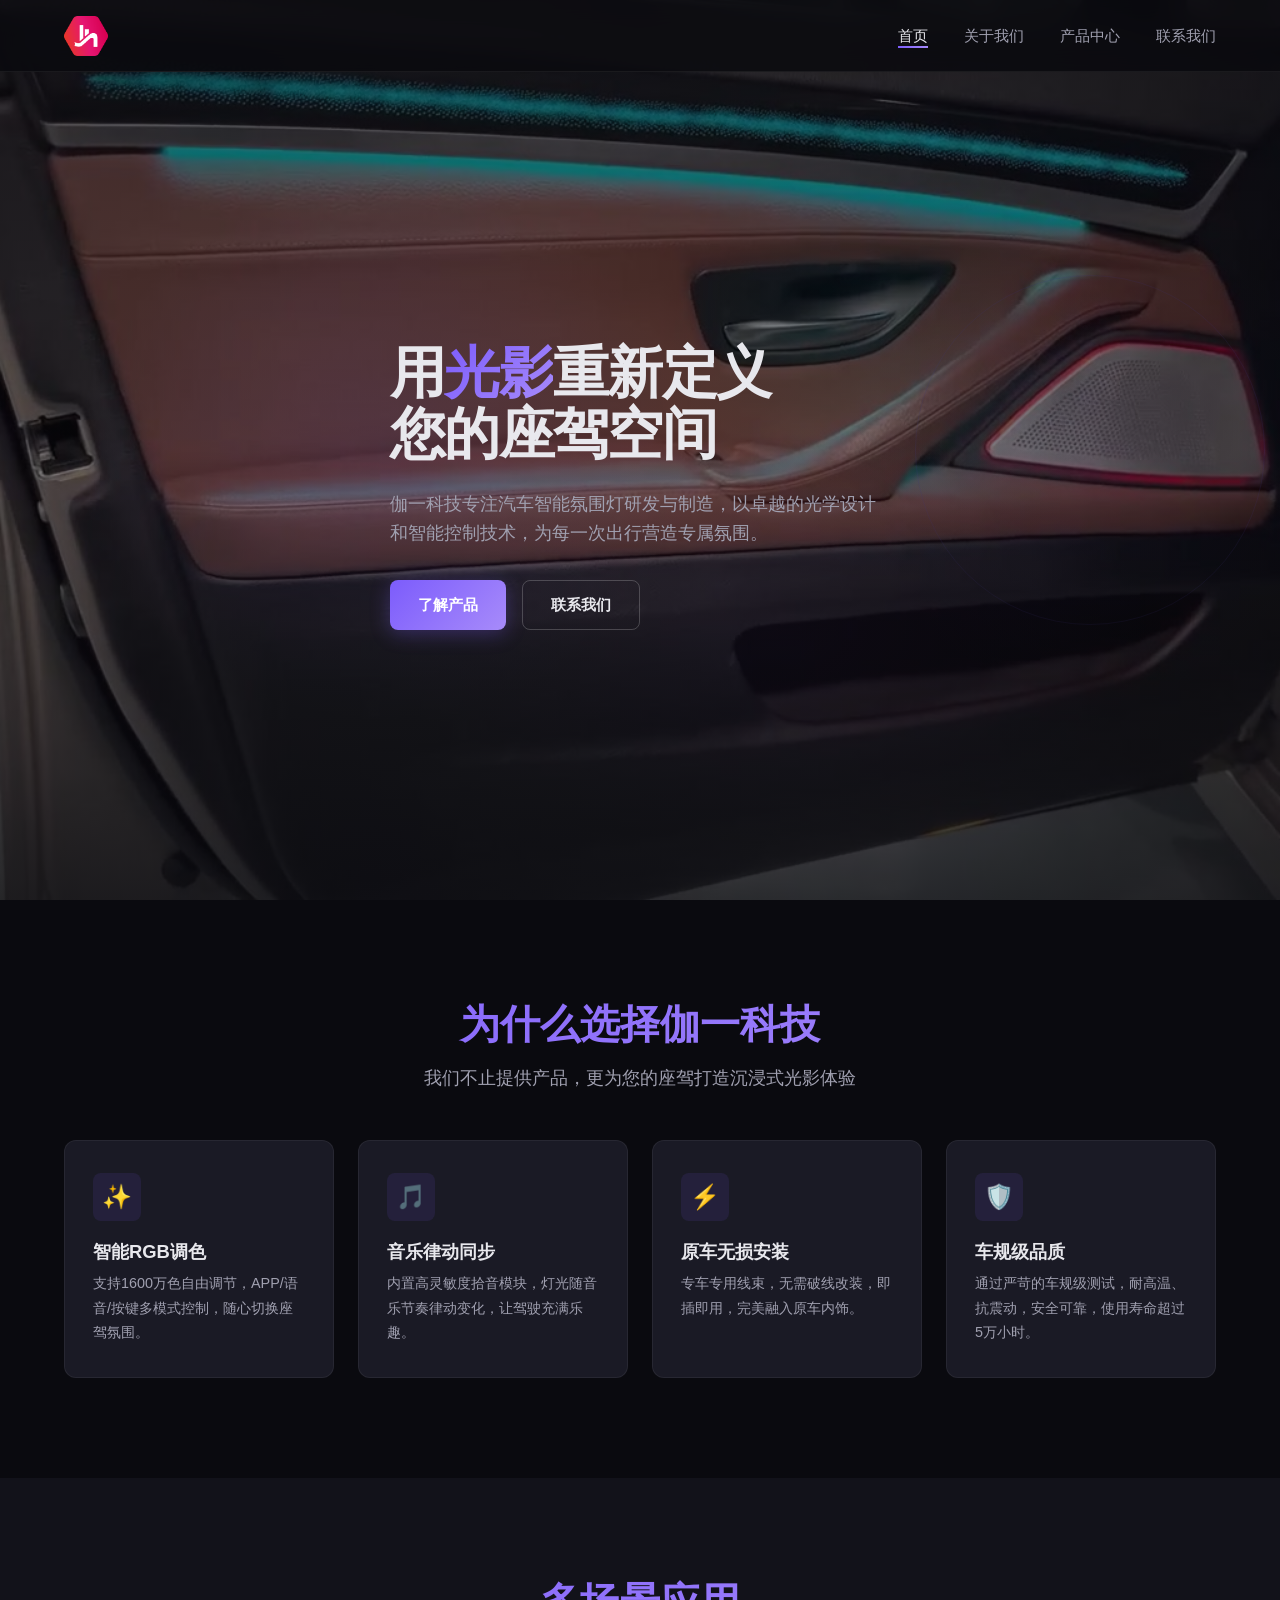
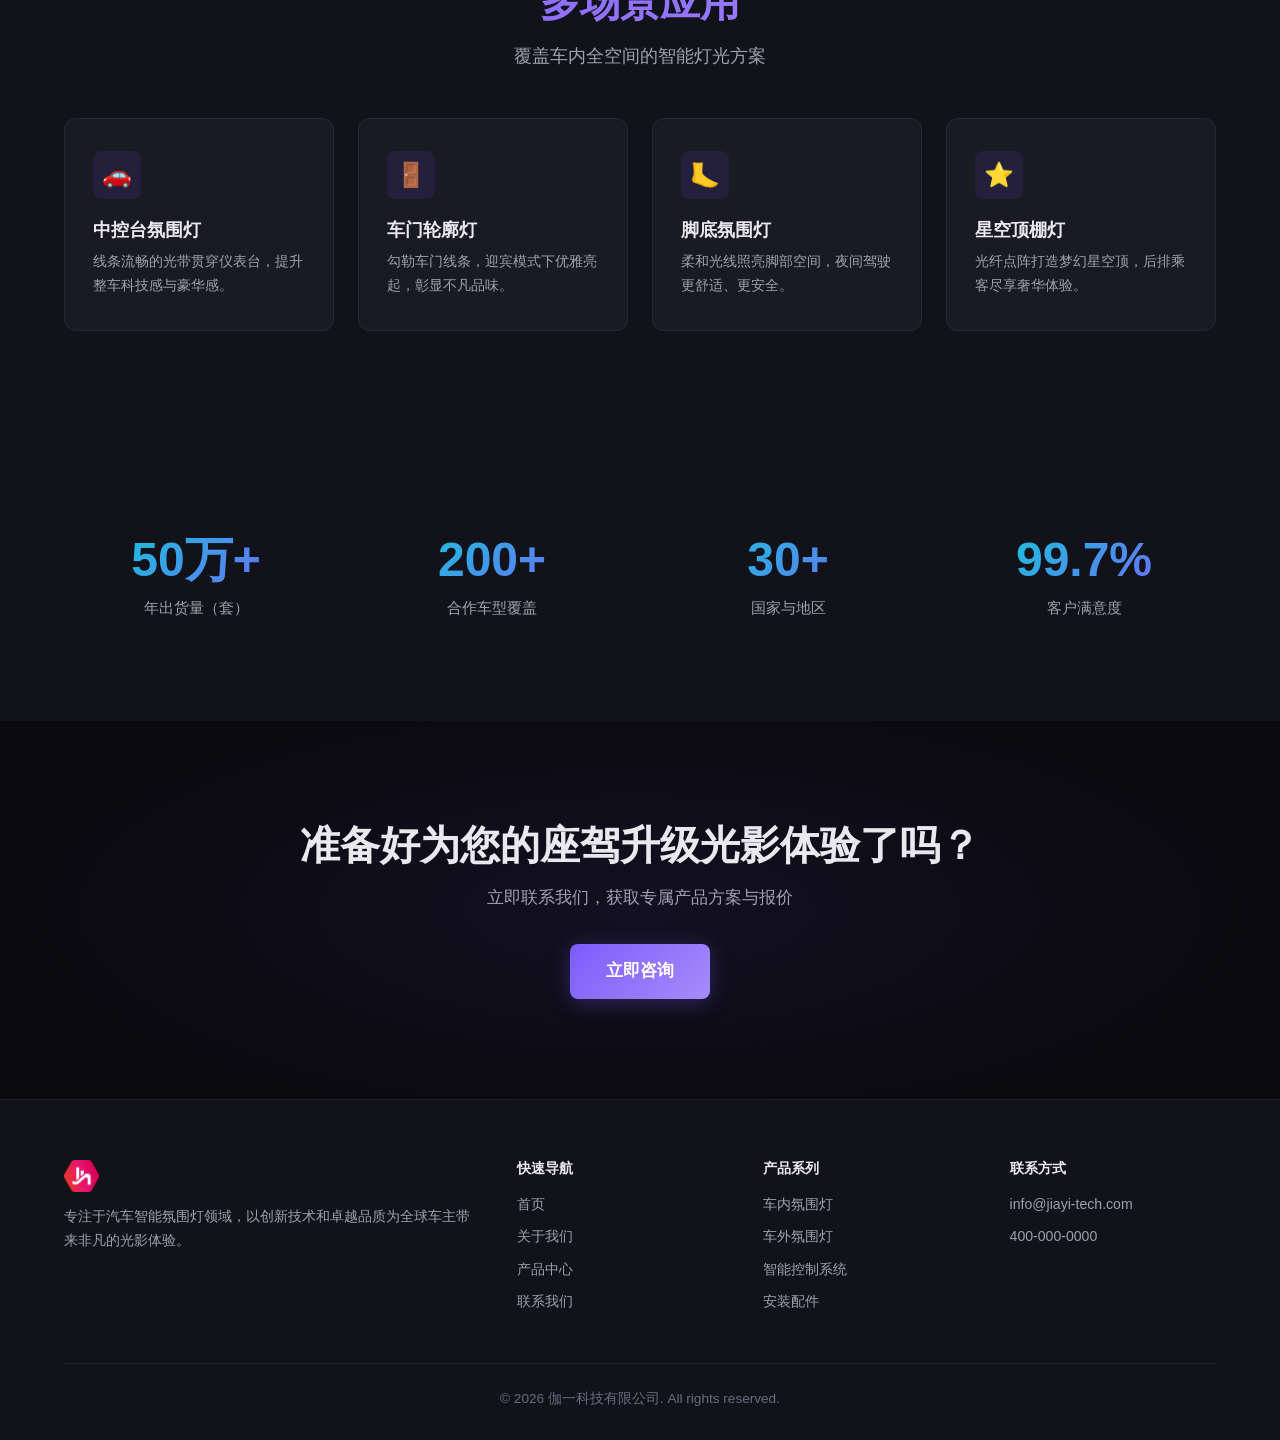
==== commit 6d6bd513: "Add clean hero video with ping-pong loop" ====
--- a/index.html
+++ b/index.html
@@ -29,10 +29,8 @@
 
   <!-- Hero Section -->
   <section class="hero">
-    <!-- 视频背景：请替换为实际的汽车内饰氛围灯视频 -->
     <video class="hero-video" autoplay loop muted playsinline poster="images/hero-poster.jpg">
       <source src="images/hero-bg.mp4" type="video/mp4">
-      <source src="images/hero-bg.webm" type="video/webm">
     </video>
     <div class="hero-overlay"></div>
     <div class="container">
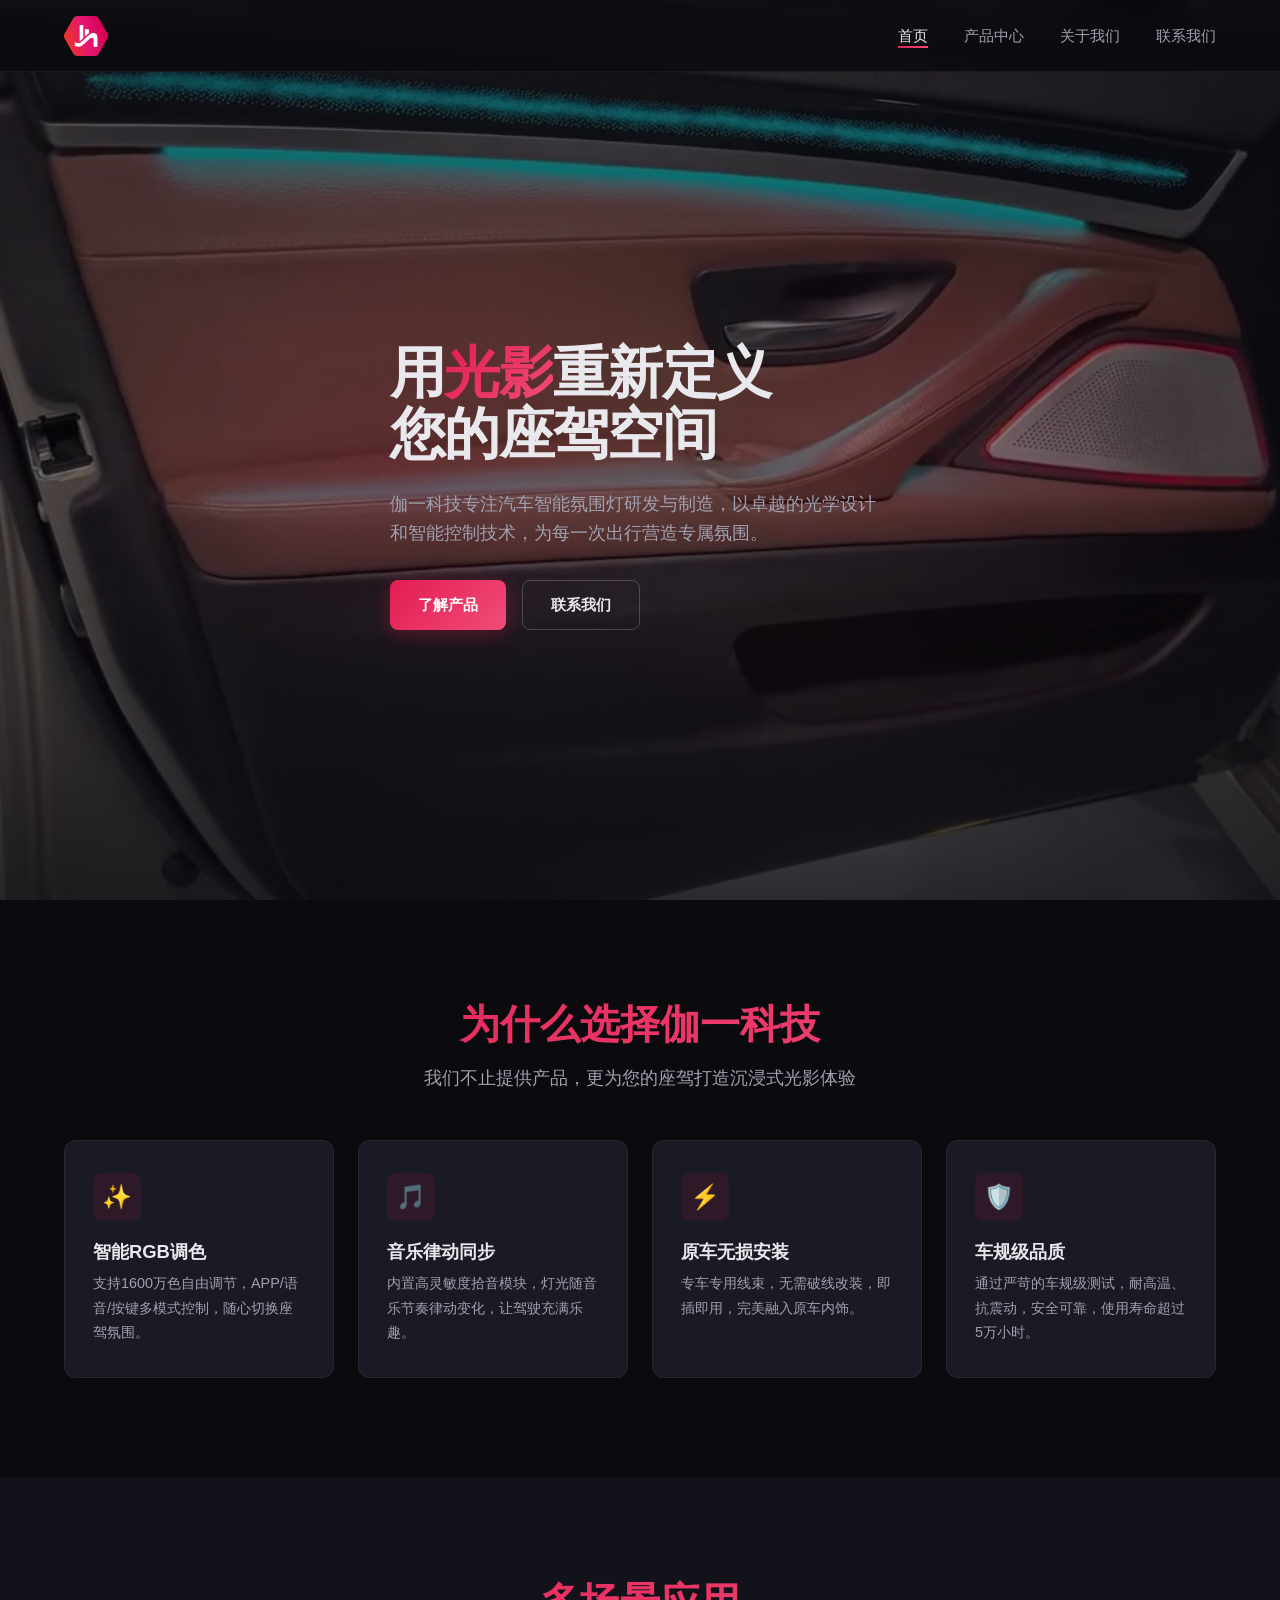
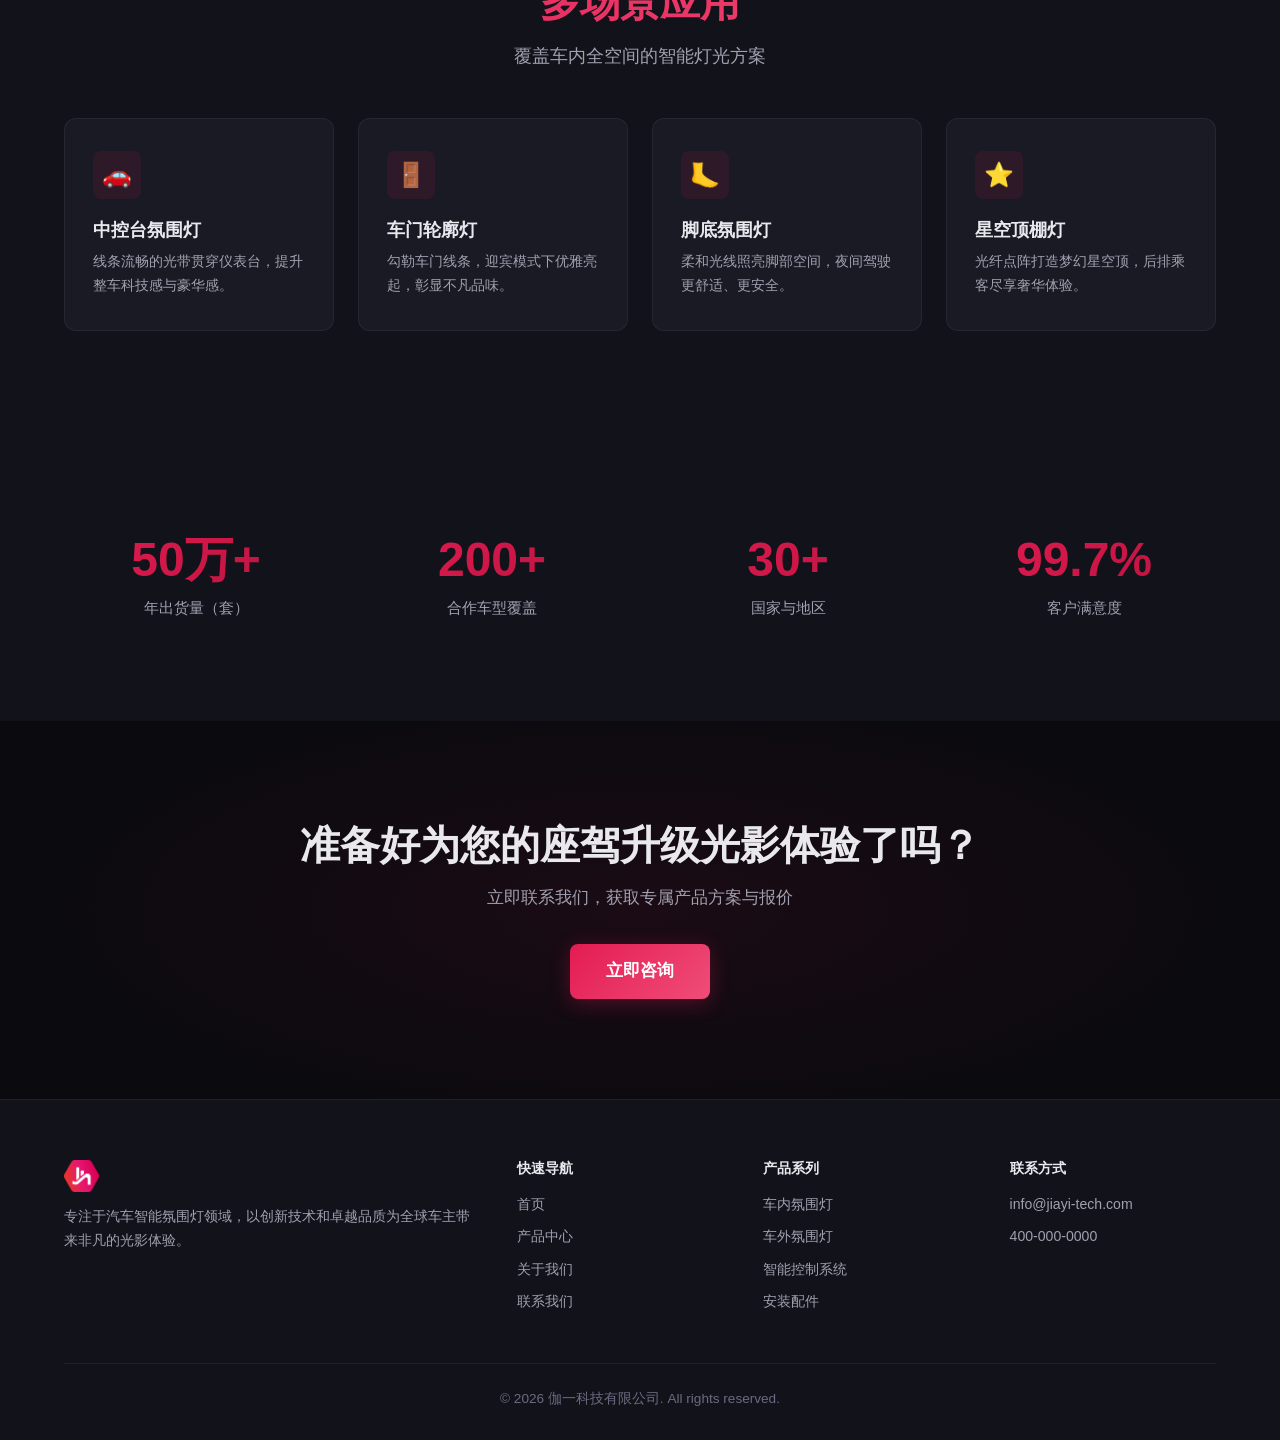
==== commit fd3c2cd2: "Unify VIS with logo red #E31C52, reorder nav" ====
--- a/index.html
+++ b/index.html
@@ -16,8 +16,8 @@
       <nav>
         <ul class="nav-links">
           <li><a href="index.html">首页</a></li>
+          <li><a href="products.html">产品中心</a></li>
           <li><a href="about.html">关于我们</a></li>
-          <li><a href="products.html">产品中心</a></li>
           <li><a href="contact.html">联系我们</a></li>
         </ul>
       </nav>
@@ -150,8 +150,8 @@
         <div class="footer-col">
           <h4>快速导航</h4>
           <a href="index.html">首页</a>
+          <a href="products.html">产品中心</a>
           <a href="about.html">关于我们</a>
-          <a href="products.html">产品中心</a>
           <a href="contact.html">联系我们</a>
         </div>
         <div class="footer-col">
--- a/css/style.css
+++ b/css/style.css
@@ -7,13 +7,13 @@
   --color-text: #e8e8ed;
   --color-text-secondary: #a0a0b0;
   --color-text-muted: #6b6b80;
-  --color-primary: #7c5cfc;
-  --color-primary-light: #a78bfa;
-  --color-accent: #06d6d6;
-  --color-accent-glow: rgba(6, 214, 214, 0.3);
+  --color-primary: #e31c52;
+  --color-primary-light: #f04d78;
+  --color-primary-dark: #b8123e;
+  --color-primary-glow: rgba(227, 28, 82, 0.3);
   --color-border: rgba(255, 255, 255, 0.06);
-  --color-gradient-1: linear-gradient(135deg, #7c5cfc, #a78bfa);
-  --color-gradient-2: linear-gradient(135deg, #06d6d6, #7c5cfc);
+  --color-gradient-1: linear-gradient(135deg, #e31c52, #f04d78);
+  --color-gradient-2: linear-gradient(135deg, #e31c52, #b8123e);
   --color-gradient-3: linear-gradient(135deg, #1a1a25, #12121a);
   --font-sans: -apple-system, BlinkMacSystemFont, "Segoe UI", "PingFang SC", "Microsoft YaHei", sans-serif;
   --max-width: 1200px;
@@ -21,7 +21,7 @@
   --radius: 12px;
   --radius-sm: 8px;
   --shadow-card: 0 1px 2px rgba(0,0,0,0.4), 0 4px 16px rgba(0,0,0,0.3);
-  --shadow-glow: 0 0 40px rgba(124, 92, 252, 0.15), 0 0 80px rgba(124, 92, 252, 0.05);
+  --shadow-glow: 0 0 40px rgba(227, 28, 82, 0.15), 0 0 80px rgba(227, 28, 82, 0.05);
   --transition: 0.3s cubic-bezier(0.4, 0, 0.2, 1);
 }
 
@@ -172,12 +172,12 @@
 .btn-primary {
   background: var(--color-gradient-1);
   color: #fff;
-  box-shadow: 0 4px 20px rgba(124, 92, 252, 0.3);
+  box-shadow: 0 4px 20px rgba(227, 28, 82, 0.3);
 }
 
 .btn-primary:hover {
   transform: translateY(-2px);
-  box-shadow: 0 6px 30px rgba(124, 92, 252, 0.45);
+  box-shadow: 0 6px 30px rgba(227, 28, 82, 0.45);
 }
 
 .btn-outline {
@@ -187,7 +187,7 @@
 
 .btn-outline:hover {
   border-color: var(--color-primary);
-  background: rgba(124, 92, 252, 0.1);
+  background: rgba(227, 28, 82, 0.1);
 }
 
 /* ===== Section Spacing ===== */
@@ -224,9 +224,9 @@
   position: absolute;
   inset: 0;
   background:
-    radial-gradient(ellipse 40% 50% at 30% 50%, rgba(124, 92, 252, 0.2), transparent 60%),
-    radial-gradient(ellipse 30% 40% at 70% 40%, rgba(6, 214, 214, 0.12), transparent 60%),
-    radial-gradient(ellipse 50% 40% at 60% 70%, rgba(168, 85, 247, 0.1), transparent 60%);
+    radial-gradient(ellipse 40% 50% at 30% 50%, rgba(227, 28, 82, 0.2), transparent 60%),
+    radial-gradient(ellipse 30% 40% at 70% 40%, rgba(227, 28, 82, 0.12), transparent 60%),
+    radial-gradient(ellipse 50% 40% at 60% 70%, rgba(240, 77, 120, 0.1), transparent 60%);
   pointer-events: none;
   z-index: 1;
   animation: ambientPulse 4s ease-in-out infinite alternate;
@@ -236,23 +236,23 @@
   0% {
     opacity: 0.6;
     background:
-      radial-gradient(ellipse 40% 50% at 30% 50%, rgba(124, 92, 252, 0.2), transparent 60%),
-      radial-gradient(ellipse 30% 40% at 70% 40%, rgba(6, 214, 214, 0.12), transparent 60%),
-      radial-gradient(ellipse 50% 40% at 60% 70%, rgba(168, 85, 247, 0.1), transparent 60%);
+      radial-gradient(ellipse 40% 50% at 30% 50%, rgba(227, 28, 82, 0.2), transparent 60%),
+      radial-gradient(ellipse 30% 40% at 70% 40%, rgba(227, 28, 82, 0.12), transparent 60%),
+      radial-gradient(ellipse 50% 40% at 60% 70%, rgba(240, 77, 120, 0.1), transparent 60%);
   }
   50% {
     opacity: 0.9;
     background:
-      radial-gradient(ellipse 40% 50% at 35% 45%, rgba(6, 214, 214, 0.18), transparent 60%),
-      radial-gradient(ellipse 30% 40% at 65% 45%, rgba(124, 92, 252, 0.22), transparent 60%),
-      radial-gradient(ellipse 50% 40% at 55% 65%, rgba(168, 85, 247, 0.15), transparent 60%);
+      radial-gradient(ellipse 40% 50% at 35% 45%, rgba(227, 28, 82, 0.18), transparent 60%),
+      radial-gradient(ellipse 30% 40% at 65% 45%, rgba(227, 28, 82, 0.22), transparent 60%),
+      radial-gradient(ellipse 50% 40% at 55% 65%, rgba(240, 77, 120, 0.15), transparent 60%);
   }
   100% {
     opacity: 0.7;
     background:
-      radial-gradient(ellipse 40% 50% at 25% 55%, rgba(168, 85, 247, 0.15), transparent 60%),
-      radial-gradient(ellipse 30% 40% at 75% 35%, rgba(124, 92, 252, 0.18), transparent 60%),
-      radial-gradient(ellipse 50% 40% at 65% 75%, rgba(6, 214, 214, 0.12), transparent 60%);
+      radial-gradient(ellipse 40% 50% at 25% 55%, rgba(240, 77, 120, 0.15), transparent 60%),
+      radial-gradient(ellipse 30% 40% at 75% 35%, rgba(227, 28, 82, 0.18), transparent 60%),
+      radial-gradient(ellipse 50% 40% at 65% 75%, rgba(227, 28, 82, 0.12), transparent 60%);
   }
 }
 
@@ -312,7 +312,7 @@
   width: 500px;
   height: 500px;
   border-radius: 50%;
-  background: radial-gradient(circle, rgba(124, 92, 252, 0.08) 0%, transparent 70%);
+  background: radial-gradient(circle, rgba(227, 28, 82, 0.08) 0%, transparent 70%);
   pointer-events: none;
 }
 
@@ -321,7 +321,7 @@
   position: absolute;
   inset: 15%;
   border-radius: 50%;
-  border: 1px solid rgba(124, 92, 252, 0.15);
+  border: 1px solid rgba(227, 28, 82, 0.15);
   animation: spin 20s linear infinite;
 }
 
@@ -370,7 +370,7 @@
   width: 48px;
   height: 48px;
   border-radius: var(--radius-sm);
-  background: rgba(124, 92, 252, 0.1);
+  background: rgba(227, 28, 82, 0.1);
   display: flex;
   align-items: center;
   justify-content: center;
@@ -428,7 +428,7 @@
   content: '';
   position: absolute;
   inset: 0;
-  background: radial-gradient(ellipse 50% 60% at 50% 50%, rgba(124, 92, 252, 0.08), transparent);
+  background: radial-gradient(ellipse 50% 60% at 50% 50%, rgba(227, 28, 82, 0.08), transparent);
   pointer-events: none;
 }
 
@@ -488,7 +488,7 @@
   content: '';
   position: absolute;
   inset: 0;
-  background: radial-gradient(ellipse at 30% 50%, rgba(124, 92, 252, 0.08), transparent);
+  background: radial-gradient(ellipse at 30% 50%, rgba(227, 28, 82, 0.08), transparent);
   z-index: 1;
   pointer-events: none;
 }
@@ -541,7 +541,7 @@
   border-radius: 50%;
   background: var(--color-primary);
   transform: translateX(-50%);
-  box-shadow: 0 0 12px rgba(124, 92, 252, 0.5);
+  box-shadow: 0 0 12px rgba(227, 28, 82, 0.5);
   z-index: 1;
 }
 
@@ -646,7 +646,7 @@
 .filter-btn:hover,
 .filter-btn.active {
   border-color: var(--color-primary);
-  background: rgba(124, 92, 252, 0.15);
+  background: rgba(227, 28, 82, 0.15);
   color: var(--color-text);
 }
 
@@ -709,7 +709,7 @@
   padding: 4px 12px;
   border-radius: 100px;
   font-size: 0.75rem;
-  background: rgba(124, 92, 252, 0.15);
+  background: rgba(227, 28, 82, 0.15);
   color: var(--color-primary-light);
   margin-bottom: 10px;
 }
@@ -793,7 +793,7 @@
   padding: 4px 12px;
   border-radius: 100px;
   font-size: 0.8rem;
-  background: rgba(124, 92, 252, 0.15);
+  background: rgba(227, 28, 82, 0.15);
   color: var(--color-primary-light);
   margin-bottom: 16px;
 }
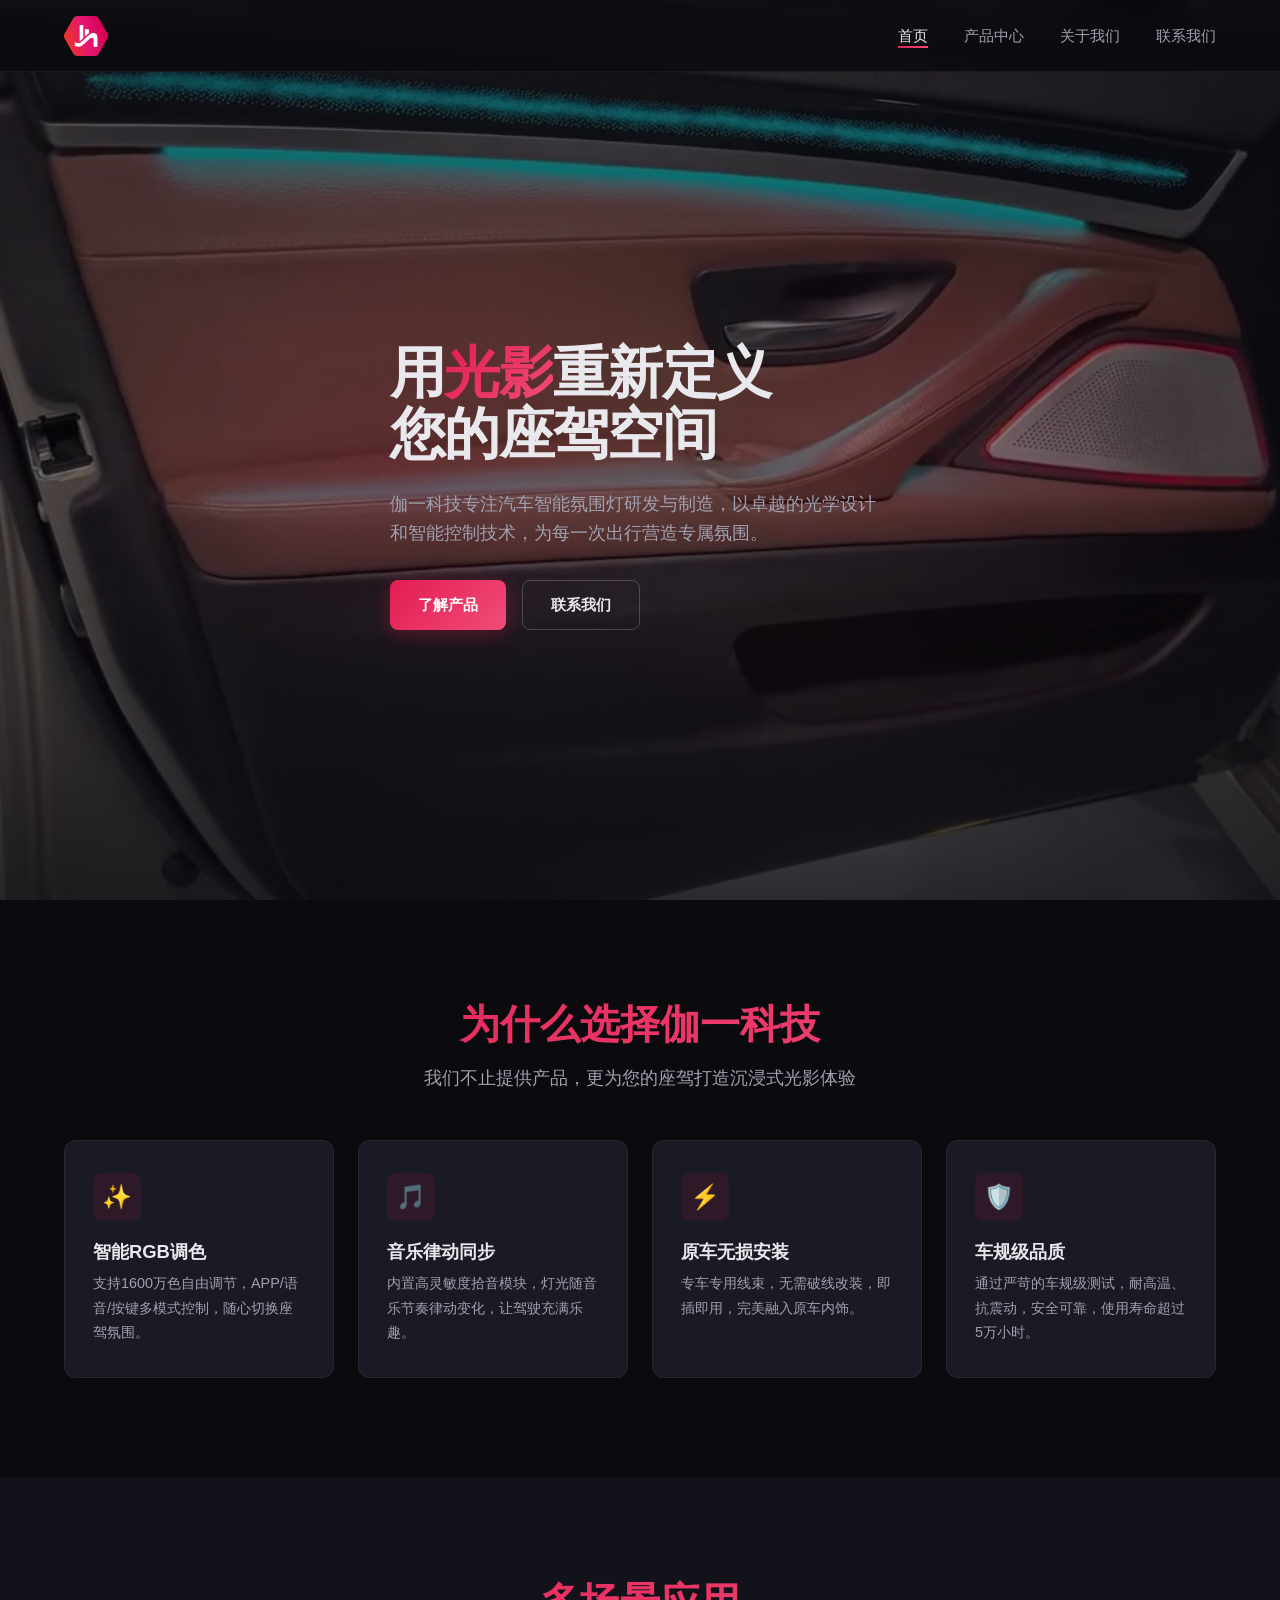
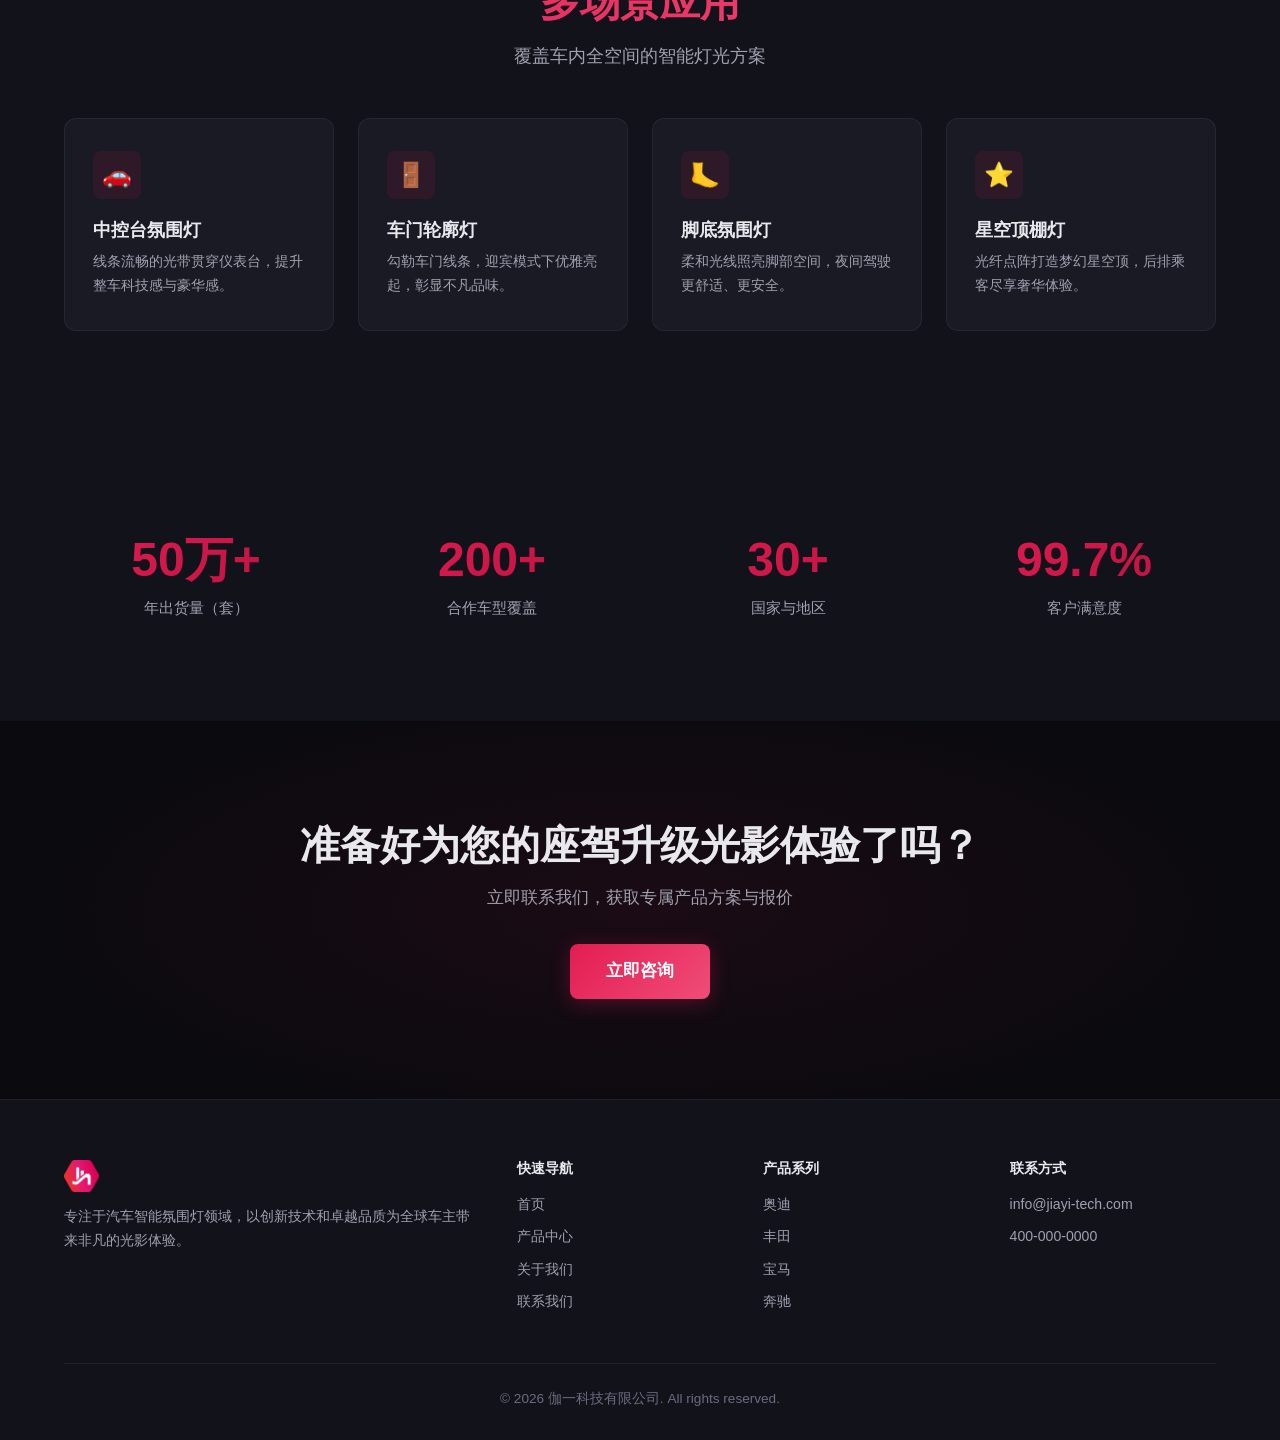
==== commit 7c1ff0f2: "Update with real product images (6 car models)" ====
--- a/index.html
+++ b/index.html
@@ -1,8 +1,9 @@
 <!DOCTYPE html>
-<html lang="zh-CN">
+<html lang="zh-CN" style="color-scheme: dark;">
 <head>
   <meta charset="UTF-8">
   <meta name="viewport" content="width=device-width, initial-scale=1.0">
+  <meta name="theme-color" content="#0a0a0f">
   <title>伽一科技 — 汽车智能氛围灯</title>
   <meta name="description" content="伽一科技，专注于汽车智能氛围灯产品的研发与制造，为您的座驾带来极致光影体验。">
   <link rel="stylesheet" href="css/style.css">
@@ -156,10 +157,10 @@
         </div>
         <div class="footer-col">
           <h4>产品系列</h4>
-          <a href="products.html?filter=interior">车内氛围灯</a>
-          <a href="products.html?filter=exterior">车外氛围灯</a>
-          <a href="products.html?filter=smart">智能控制系统</a>
-          <a href="products.html?filter=accessory">安装配件</a>
+          <a href="products.html?filter=奥迪">奥迪</a>
+          <a href="products.html?filter=丰田">丰田</a>
+          <a href="products.html?filter=宝马">宝马</a>
+          <a href="products.html?filter=奔驰">奔驰</a>
         </div>
         <div class="footer-col">
           <h4>联系方式</h4>
--- a/css/style.css
+++ b/css/style.css
@@ -22,7 +22,7 @@
   --radius-sm: 8px;
   --shadow-card: 0 1px 2px rgba(0,0,0,0.4), 0 4px 16px rgba(0,0,0,0.3);
   --shadow-glow: 0 0 40px rgba(227, 28, 82, 0.15), 0 0 80px rgba(227, 28, 82, 0.05);
-  --transition: 0.3s cubic-bezier(0.4, 0, 0.2, 1);
+  --transition: 0.3s background, 0.3s color, 0.3s border-color, 0.3s transform, 0.3s box-shadow, 0.3s opacity;
 }
 
 /* ===== Reset ===== */
@@ -165,7 +165,7 @@
   border-radius: var(--radius-sm);
   font-weight: 600;
   font-size: 0.95rem;
-  transition: all var(--transition);
+  transition: var(--transition);
   gap: 8px;
 }
 
@@ -341,7 +341,7 @@
   border: 1px solid var(--color-border);
   border-radius: var(--radius);
   padding: 32px 28px;
-  transition: all var(--transition);
+  transition: var(--transition);
   position: relative;
   overflow: hidden;
 }
@@ -484,6 +484,16 @@
   object-fit: cover;
 }
 
+.about-placeholder {
+  width: 100%;
+  height: 100%;
+  display: flex;
+  align-items: center;
+  justify-content: center;
+  color: var(--color-text-muted);
+  font-size: 1rem;
+}
+
 .about-image::before {
   content: '';
   position: absolute;
@@ -584,7 +594,7 @@
   background: var(--color-bg-card);
   border: 1px solid var(--color-border);
   border-radius: var(--radius);
-  transition: all var(--transition);
+  transition: var(--transition);
 }
 
 .advantage-card:hover {
@@ -640,7 +650,7 @@
   border: 1px solid var(--color-border);
   color: var(--color-text-secondary);
   font-size: 0.9rem;
-  transition: all var(--transition);
+  transition: var(--transition);
 }
 
 .filter-btn:hover,
@@ -661,7 +671,7 @@
   border: 1px solid var(--color-border);
   border-radius: var(--radius);
   overflow: hidden;
-  transition: all var(--transition);
+  transition: var(--transition);
   cursor: pointer;
 }
 
@@ -678,14 +688,53 @@
 }
 
 .product-image img {
+  position: absolute;
+  inset: 0;
   width: 100%;
   height: 100%;
   object-fit: cover;
-  transition: transform 0.5s ease;
-}
-
-.product-card:hover .product-image img {
+  transition: opacity 0.5s ease, transform 0.6s ease;
+}
+
+/* Product image (default visible) */
+.product-image .img-default {
+  opacity: 1;
+  z-index: 1;
+}
+
+/* Effect image (hidden by default) */
+.product-image .img-hover {
+  opacity: 0;
+  z-index: 2;
+}
+
+.product-card:hover .img-default {
+  opacity: 0;
+}
+
+.product-card:hover .img-hover {
+  opacity: 1;
   transform: scale(1.05);
+}
+
+/* Glow overlay: shows when effect image is missing */
+.img-glow {
+  position: absolute;
+  inset: 0;
+  z-index: 2;
+  opacity: 0;
+  pointer-events: none;
+  background: radial-gradient(ellipse at center, rgba(227, 28, 82, 0.25) 0%, rgba(227, 28, 82, 0.08) 40%, transparent 70%);
+  transition: opacity 0.5s ease;
+}
+
+.product-card:hover .img-glow {
+  opacity: 1;
+}
+
+/* Hide glow when effect image loaded successfully */
+.product-image.has-effect .img-glow {
+  display: none;
 }
 
 .product-image::after {
@@ -694,10 +743,11 @@
   bottom: 0;
   left: 0;
   right: 0;
-  height: 40%;
+  height: 30%;
   background: linear-gradient(to top, var(--color-bg-card), transparent);
-  z-index: 1;
+  z-index: 3;
   pointer-events: none;
+  transition: opacity 0.4s ease;
 }
 
 .product-info {
@@ -890,7 +940,8 @@
 
 .form-group input:focus,
 .form-group textarea:focus {
-  outline: none;
+  outline: 2px solid var(--color-primary);
+  outline-offset: 2px;
   border-color: var(--color-primary);
 }
 
@@ -907,7 +958,7 @@
   border: 1px solid var(--color-border);
   border-radius: var(--radius);
   padding: 28px;
-  transition: all var(--transition);
+  transition: var(--transition);
 }
 
 .contact-info-card:hover {
@@ -1019,7 +1070,7 @@
   box-shadow: 0 8px 32px rgba(0,0,0,0.5);
   transform: translateY(100px);
   opacity: 0;
-  transition: all var(--transition);
+  transition: var(--transition);
 }
 
 .toast.show {
@@ -1058,7 +1109,7 @@
     transform: translateY(-100%);
     opacity: 0;
     pointer-events: none;
-    transition: all var(--transition);
+    transition: var(--transition);
   }
 
   .nav-links.active {
@@ -1100,3 +1151,26 @@
   .stats-grid { grid-template-columns: 1fr 1fr; }
   .stat-item h3 { font-size: 2.2rem; }
 }
+
+/* ===== Accessibility ===== */
+@media (prefers-reduced-motion: reduce) {
+  *, *::before, *::after {
+    animation-duration: 0.01ms !important;
+    animation-iteration-count: 1 !important;
+    transition-duration: 0.01ms !important;
+  }
+}
+
+button, .btn, [role="button"] {
+  touch-action: manipulation;
+}
+
+/* Focus visible for keyboard navigation */
+:focus-visible {
+  outline: 2px solid var(--color-primary);
+  outline-offset: 2px;
+}
+
+:focus:not(:focus-visible) {
+  outline: none;
+}
